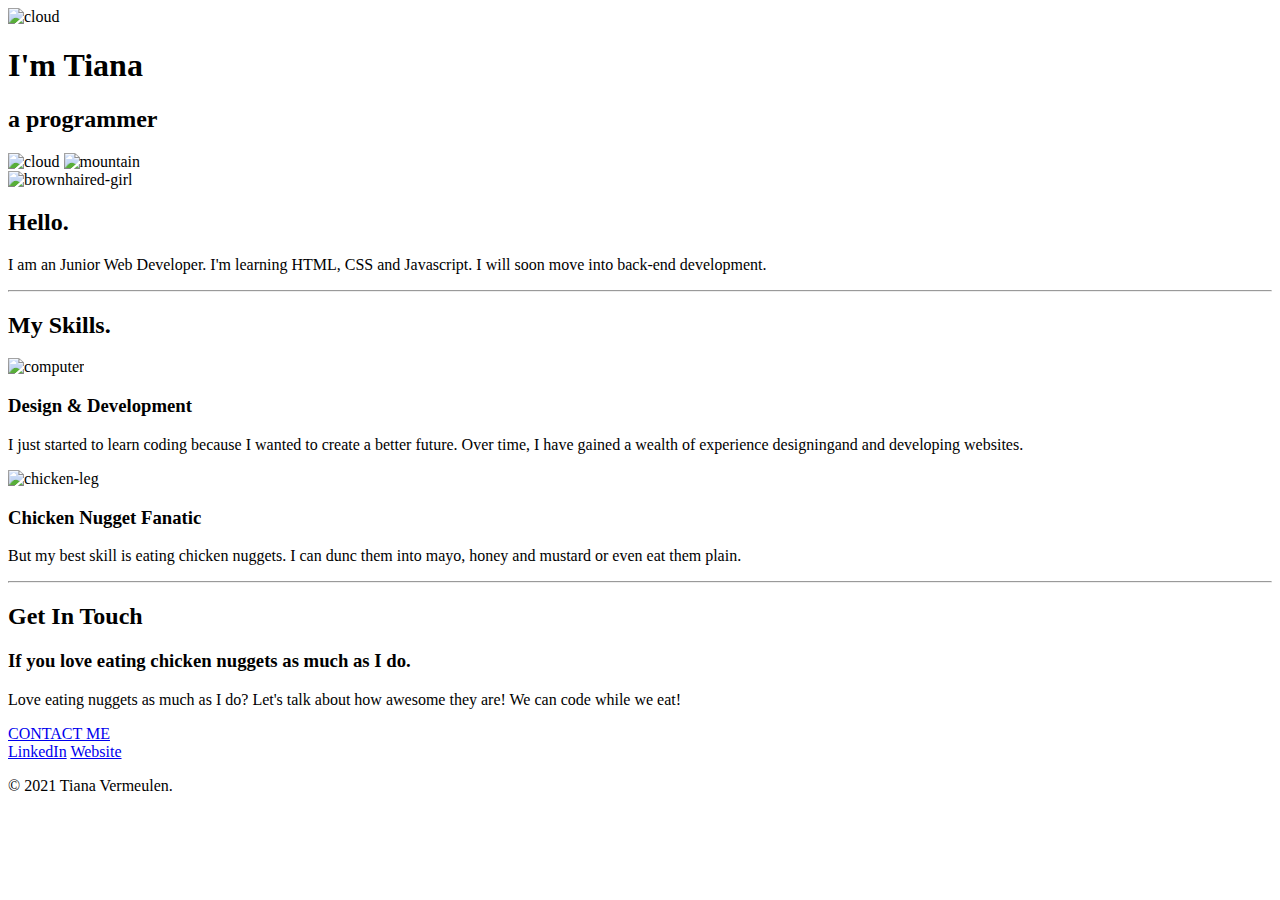
==== index.html @ 0c679ca0 "Add files via upload" ====
<html lang="en">

<head>
    <meta charset="UTF-8">
    <link rel="stylesheet" href="css/styles.css">
    <link rel="icon" href="favicon.ico">
    <link rel="stylesheet" href="https://fonts.googleapis.com/css?family=Merriweather|Montserrat|Sacramento"
        rel="stylesheet">
    <title>Tiana Vermeulen</title>
</head>

<body>
    <div class="top-container">
        <img class="top-cloud" src="images/cloud.png" alt="cloud">
        <h1>I'm Tiana</h1>
        <h2>a programmer</h2>
        <img class="bottom-cloud" src="images/cloud.png" alt="cloud">
        <img src="images/mountain.png" alt="mountain">
    </div>
    <div class="middle-container">
        <div class="profile">
            <img class="avatar"src="images/tourist.png" alt="brownhaired-girl">
            <h2>Hello.</h2>
            <p class="intro">I am an Junior Web Developer. I'm learning HTML, CSS and Javascript. I will soon move into back-end development.</p>
        </div>
        <hr>
        <div class="skills">
            <h2>My Skills.</h2>
            <div class="skill-row">
                <img class="computer" src="images/computer.png" alt="computer">
                <h3>Design & Development</h3>
                <p>I just started to learn coding because I wanted to create a better future. Over time, I have gained a
                    wealth of experience designingand and developing websites.</p>
            </div>
            <div class="skill-row">
                <img class="chickenwing" src="images/chicken-leg.png" alt="chicken-leg">
                <h3>Chicken Nugget Fanatic</h3>
                <p>But my best skill is eating chicken nuggets. I can dunc them into mayo, honey and mustard or even eat
                    them plain.</p>
            </div>
        </div>
        <hr>
        <div class="contact-message">
            <h2>Get In Touch</h2>
            <h3>If you love eating chicken nuggets as much as I do.</h3>
            <p>Love eating nuggets as much as I do? Let's talk about how awesome they are! We can code while we eat!</p>
            <a class="btn" href="mailto:odriscolltiana@gmail.com">CONTACT ME</a>
        </div>
    </div>


    <div class="bottom-container">
        <a class="footer-link" href="https://www.linkedin.com/in/tiana-o-driscoll-86a2b5145/">LinkedIn</a>
        <a class="footer-link" href="https://tianavermeulen.github.io/Udemy-Course/">Website</a>
        <p class="end-text">© 2021 Tiana Vermeulen.</p>
    </div>

</body>

</html>
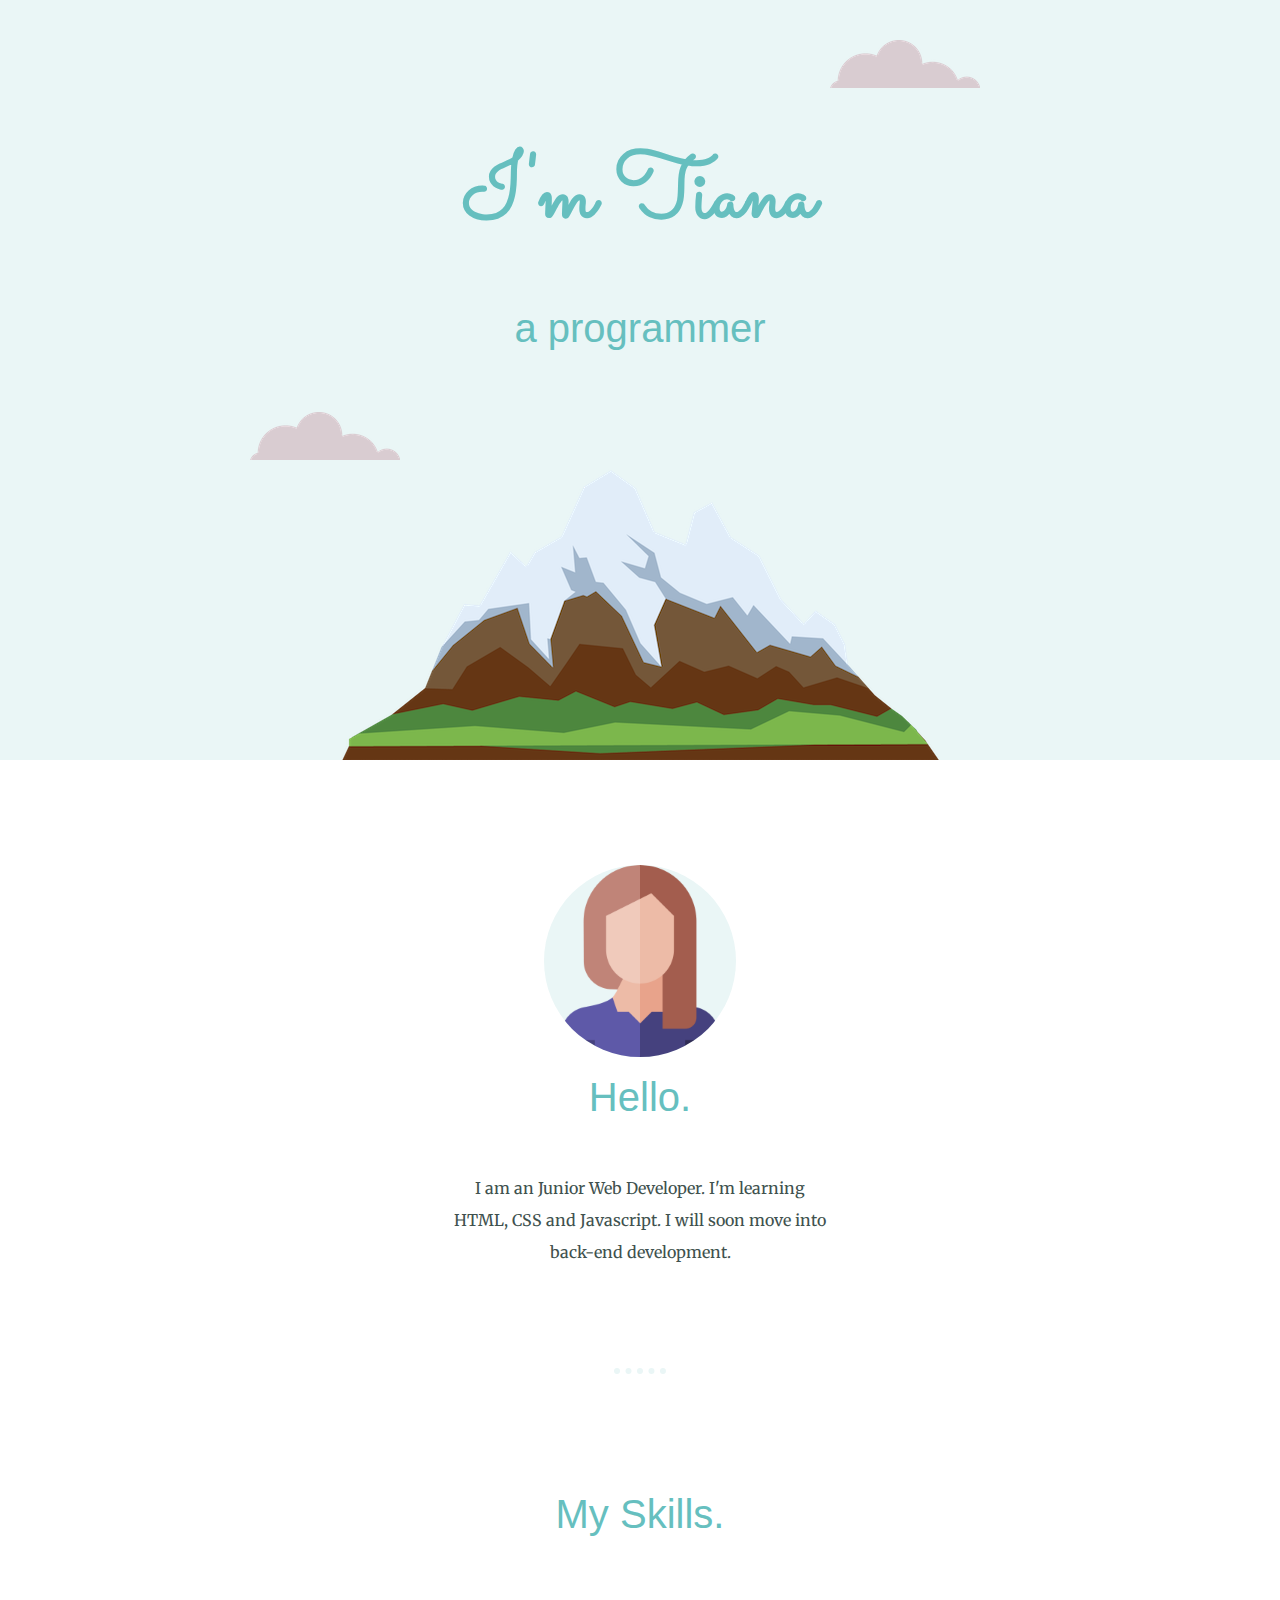
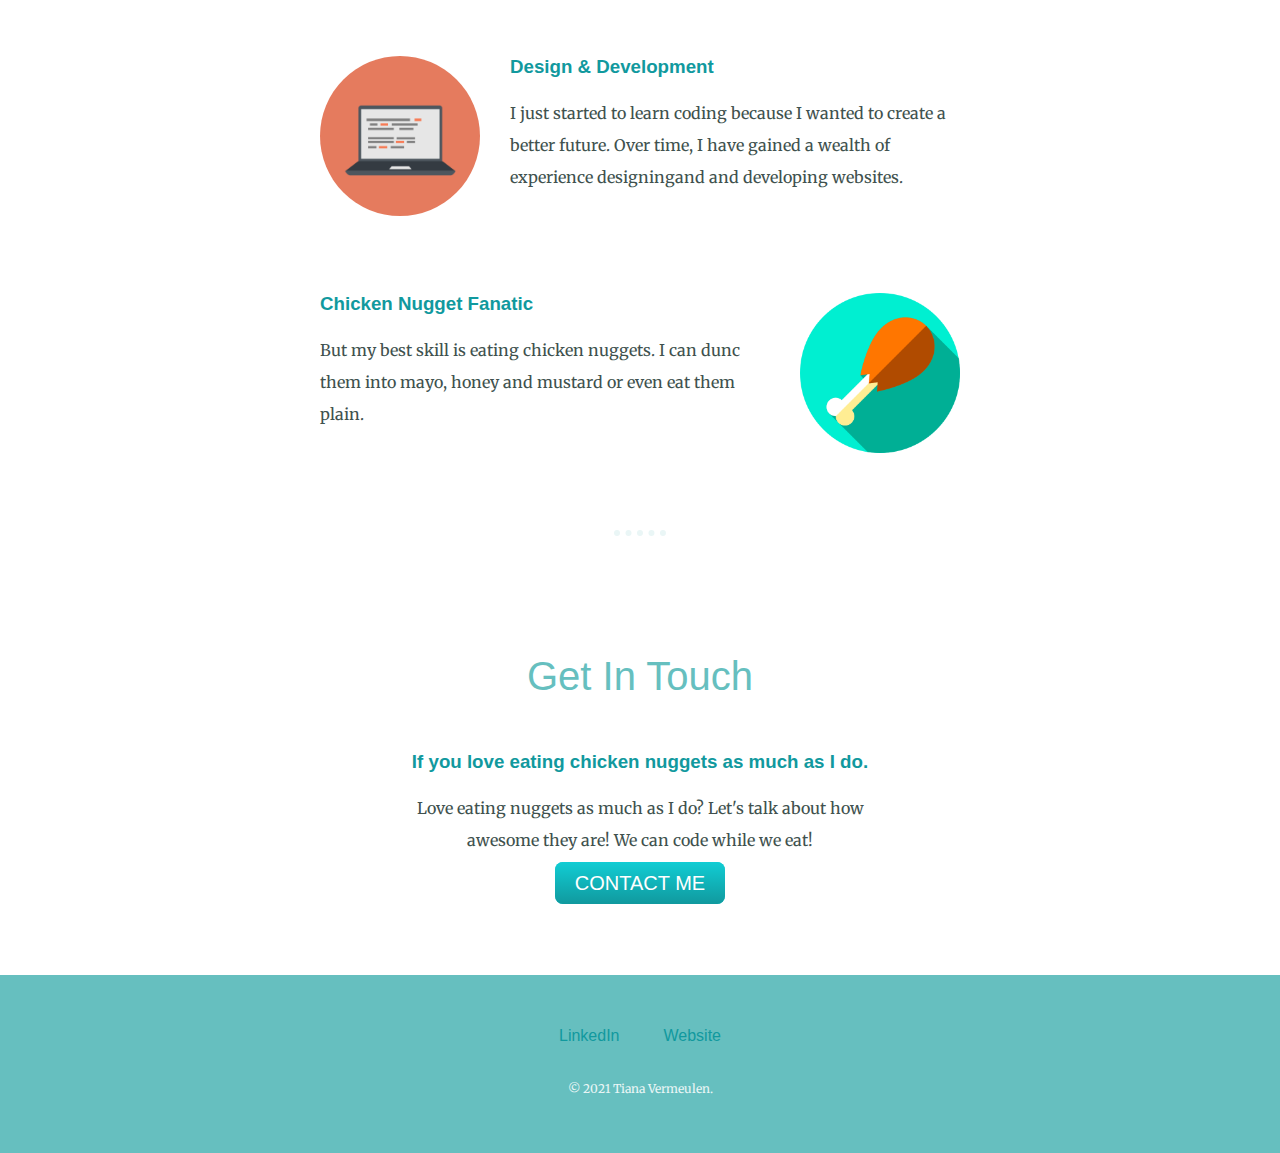
==== commit e4b45d2b: "Update index.html" ====
--- a/index.html
+++ b/index.html
@@ -51,10 +51,10 @@
 
     <div class="bottom-container">
         <a class="footer-link" href="https://www.linkedin.com/in/tiana-o-driscoll-86a2b5145/">LinkedIn</a>
-        <a class="footer-link" href="https://tianavermeulen.github.io/Udemy-Course/">Website</a>
+        <a class="footer-link" href="https://tianavermeulen.github.io/coding/">Website</a>
         <p class="end-text">© 2021 Tiana Vermeulen.</p>
     </div>
 
 </body>
 
-</html>+</html>
--- a/css/styles.css
+++ b/css/styles.css
@@ -0,0 +1,129 @@
+a{
+    color: #11999E;
+    font-family: 'Monterrat', sans-serif;
+    margin: 10px 20px;
+    text-decoration: none;
+}
+a:hover{
+    color: #EAF6F6;
+
+}
+body{
+    color: #40514E;
+    background-color: white;
+    margin: 0px;
+    text-align: center;
+    font-family: 'Merriweather', serif;
+    
+}
+h1{
+    color: #66bfbf;
+    font-size: 5.625rem;
+    margin: 50px auto 0 auto;
+    font-family: 'Sacramento', cursive;
+    line-height:2;
+}
+h2{
+    color: #66bfbf;
+    font-family: 'Monterrat', sans-serif;
+    font-size: 2.5rem;
+    font-weight: normal;
+    line-height: 2;
+    margin-top: 0;
+    padding-bottom: 2px;
+}
+h3{
+    color: #11999E;
+    font-family: 'Monterrat', sans-serif;
+}
+hr{
+    color: #EAF6F6;
+    border-style: none;
+    border-top: dotted; 
+    border-width: 6px;
+    width: 4%;
+    margin: 100px auto;
+}
+p{
+    line-height: 2;
+}
+.intro{
+    width: 30%;
+    margin: auto;
+}
+.top-container{
+    background-color: #EAF6F6;
+    position: relative;
+    padding-top: 58px;
+}
+.middle-container{
+    margin: 80px 0;
+    
+}
+.bottom-container{
+    background-color: #66bfbf;
+    padding: 50px 0 20px;
+}
+img {
+    height: auto;
+    width: auto;
+}
+.top-cloud{
+    position: absolute;
+    right: 300px;
+    top: 40px;
+}
+.bottom-cloud{
+    position: absolute;
+    bottom: 300px;
+    left: 250px;
+}
+.avatar{
+    border-radius: 50%;
+    background-color: #EAF6F6;
+    width: 15%;
+    margin-top: 25px;
+}
+.computer{
+    float: left;
+    border-radius: 50%;
+    margin-right: 30px;
+    width: 25%;
+}
+.contact-message{
+    margin: 40px auto 60px;
+    width: 40%;
+}
+.chickenwing{
+    float: right;
+    margin-left: 30px;
+    width: 25%;
+}
+.skill-row{
+    margin: 100px auto 100px auto;
+    width: 50%;
+    text-align: left;
+}
+
+.end-text{
+    color: #EAF6F6;
+    font-size: 0.75rem;
+    padding: 20px 0px;
+}
+
+.btn{
+    background: #11cdd4;
+    background-image: -webkit-linear-gradient(top,#11cdd4, #11999e);
+    background-image: -moz-linear-gradient(top,#11cdd4, #11999e);
+    background-image: -ms-linear-gradient(top,#11cdd4, #11999e);
+    background-image: -o-linear-gradient(top,#11cdd4, #11999e);
+    background-image: -linear-gradient(to bottom,#11cdd4, #11999e);
+    -webkit-border-radius: 8;
+    -moz-border-radius: 8;
+    border-radius: 8px;
+    font-family: 'Monterrat', sans-serif;
+    color: #ffffff;
+    font-size: 20px;
+    padding: 10px 20px 10px 20px;
+    text-decoration: none;
+}
